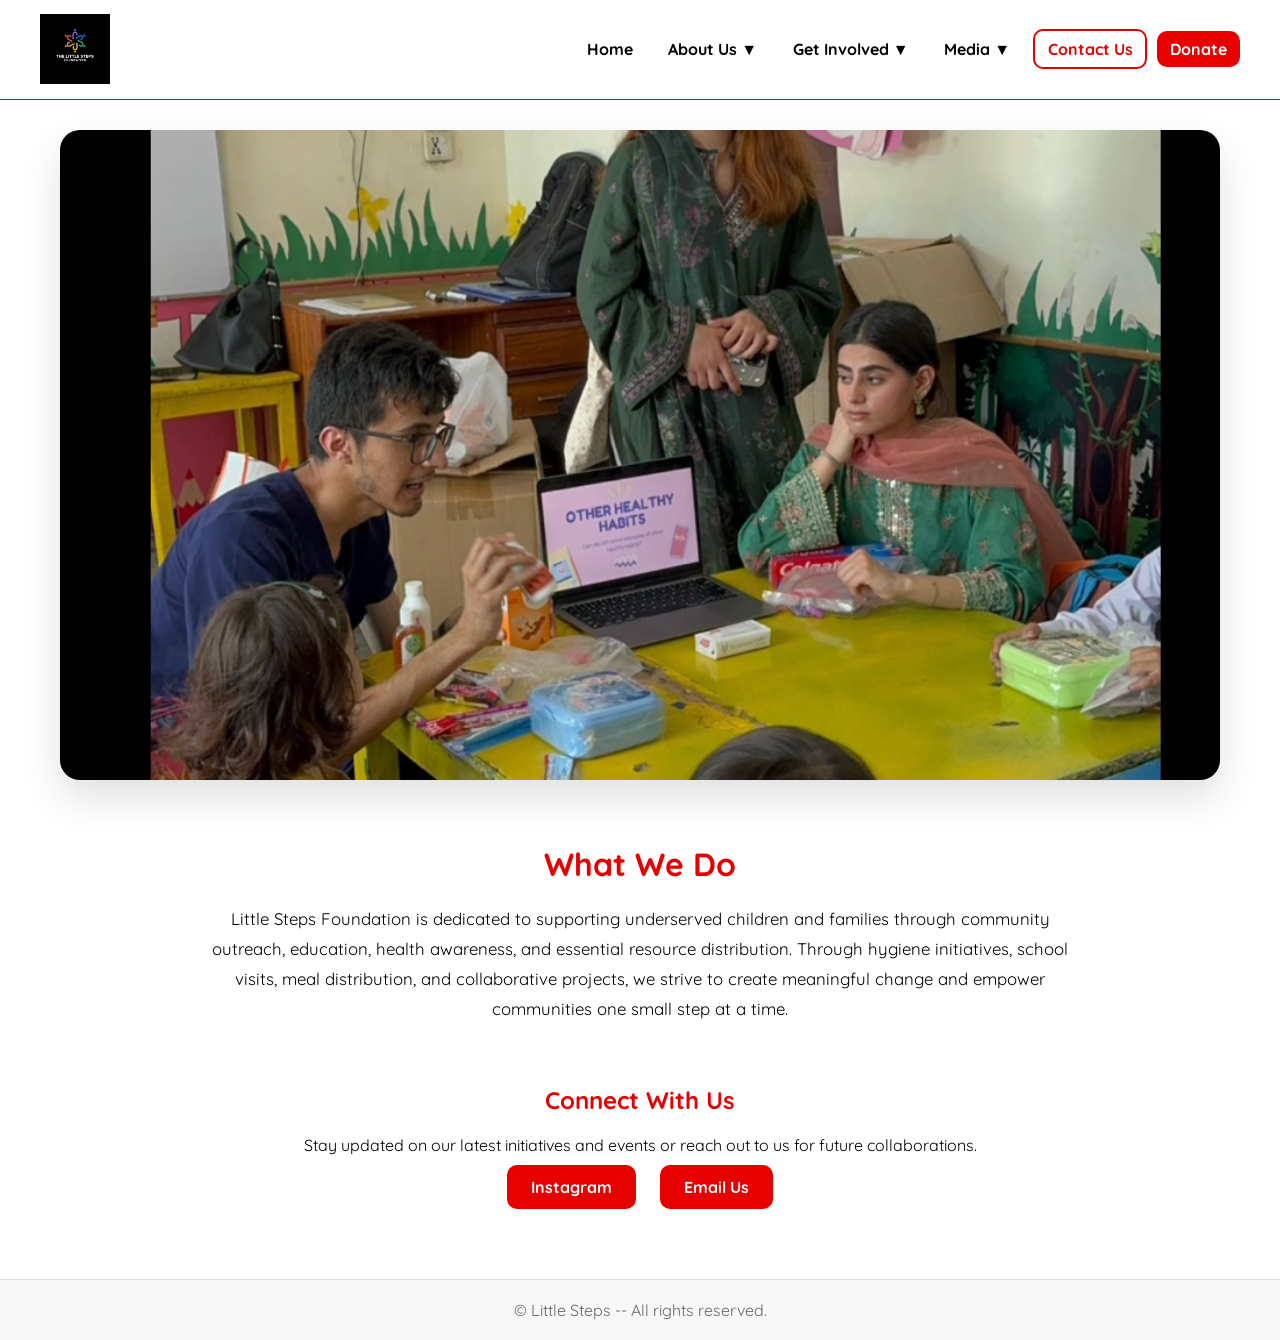
==== index.html @ 738d9ff5 "Update index.html" ====
<!DOCTYPE html>
<html lang="en">
<head>
<meta charset="UTF-8">
<meta name="viewport" content="width=device-width, initial-scale=1.0">

<title>The Little Steps Foundation</title>

<link href="https://fonts.googleapis.com/css2?family=Quicksand:wght@500;700&family=Playfair+Display:wght@600;700&display=swap" rel="stylesheet">

<style>

:root{
  --ink:#000000;
  --muted:#556555;
  --white:#ffffff;
  --red:#e60000;
  --shadow:0 18px 40px rgba(0,0,0,.12);
}

*{
  margin:0;
  padding:0;
  box-sizing:border-box;
}

body{
  font-family:'Quicksand',sans-serif;
  background:white;
}

/* Header */

header{
  position:sticky;
  top:0;
  z-index:1000;

  background:rgba(255,255,255,.95);
  backdrop-filter:blur(8px);

  border-bottom:1px solid var(--red);
  padding:.9rem 1.25rem;
}

.nav{
  max-width:1200px;
  margin:auto;

  display:flex;
  align-items:center;
  justify-content:space-between;
}

/* Logo */

.brand{
  display:flex;
  align-items:center;
  gap:12px;

  font-weight:800;
  font-size:1.3rem;
  color:var(--red);
}

.brand img{
  width:70px;
  height:70px;
  object-fit:cover;
  border-radius:50%
  border:3px solid black;
  overflow:hidden;
}

/* Nav Bar */

nav{
  display:flex;
  align-items:center;
  gap:10px;
}

nav a{
  text-decoration:none;
  font-weight:700;
  color:var(--ink);

  padding:.5rem .8rem;
  border-radius:10px;

  transition:.2s;
}

nav a:hover{
  background:var(--red);
  color:white;
}

/* Dropdown Menus */

.dropdown{
  position:relative;
}

.dropdown-content{
  display:none;
  position:absolute;
  top:100%;
  left:0;
  background:white;
  min-width:220px;
  border-radius:12px;
  overflow:hidden;
  box-shadow:0 10px 25px rgba(0,0,0,.15);
}

.dropdown-content a{
  display:block;
  padding:12px 16px;
}

.dropdown:hover .dropdown-content{
  display:block;
}

/* Buttons */

.contact-btn{
  border:2px solid var(--red);
  color:var(--red);
}

.contact-btn:hover{
  background:var(--red);
  color:white;
}

.donate-btn{
  background:var(--red);
  color:white !important;
}

.donate-btn:hover{
  background:#cc0000;
}

.coverimage{
  max-width:1200px;
  margin:30px auto;
  padding:0 20px;
}

.coverimage img{
  width:100%;
  height:650px;
  object-fit:cover;
  object position:center 40%;
  border-radius:20px;
  box-shadow:var(--shadow);
}

/* Mission Statement/About Us */

.mission{
  max-width:900px;
  margin:60px auto;
  padding:0 20px;

  text-align:center;
}

.mission h2{
  font-size:2rem;
  margin-bottom:20px;
  color:var(--red);
}

.mission p{
  line-height:1.8;
  font-size:1.05rem;
}

/* Connect With Us */

.connect{
  text-align:center;
  margin:60px auto;
}

.connect h2{
  color:var(--red);
  margin-bottom:20px;
}

.social-links a{
  display:inline-block;

  margin:10px;
  padding:12px 24px;

  background:var(--red);
  color:white;

  border-radius:10px;
  text-decoration:none;
  font-weight:700;
}

.social-links a:hover{
  background:#cc0000;
}

/* Footer */

footer{
  margin-top:50px;

  background:#f8f8f8;
  border-top:1px solid #ddd;

  text-align:center;
  padding:20px;

  color:#666;
}

</style>
</head>

<body>

<header>

<div class="nav">

<div class="brand">
  <img src="logo.png" alt="Little Steps Logo">
</div>

<nav>

<a href="index.html">Home</a>

<div class="dropdown">
  <a href="#">About Us ▼</a>

  <div class="dropdown-content">
    <a href="about.html">Our Story</a>
    <a href="team.html">Our Team</a>
    <a href="mission.html">Mission & Vision</a>
  </div>
</div>

<div class="dropdown">
  <a href="#">Get Involved ▼</a>

  <div class="dropdown-content">
    <a href="donate.html">Donate</a>
    <a href="volunteer.html">Volunteer</a>
    <a href="collaborations.html">Collaborations</a>
  </div>
</div>

<div class="dropdown">
  <a href="#">Media ▼</a>

  <div class="dropdown-content">
    <a href="articles.html">Articles</a>
    <a href="successstories.html">Success Stories</a>
  </div>
</div>

    <a href="contact.html" class="contact-btn">Contact Us</a>

    <a href=" "target="_blank"class="donate-btn">Donate</a>

  </nav>
  </div>

  </header>

<!-- Cover Image -->

  <section class="coverimage">
    <img src="coverimage.png" alt="Little Steps Cover Image">
  </section>

<!-- What We Do/About Us -->

  <section class="mission">
      <h2>What We Do</h2>
        <p> Little Steps Foundation is dedicated to supporting underserved
        children and families through community outreach, education,
        health awareness, and essential resource distribution.
      
        Through hygiene initiatives, school visits, meal distribution,
        and collaborative projects, we strive to create meaningful
        change and empower communities one small step at a time.
      </p>
  </section>

<!-- Connect With Us -->
  <section class="connect">
    <h2>Connect With Us</h2>
      <p> Stay updated on our latest initiatives and events or reach out to us for future collaborations.</p>
        <div class="social-links">
            <a href=" ">Instagram</a>
            <a href=" ">Email Us</a>
        </div>
  </section>

<!-- Footer -->
<footer>
&copy; Little Steps -- All rights reserved.
</footer>

</body>
</html>
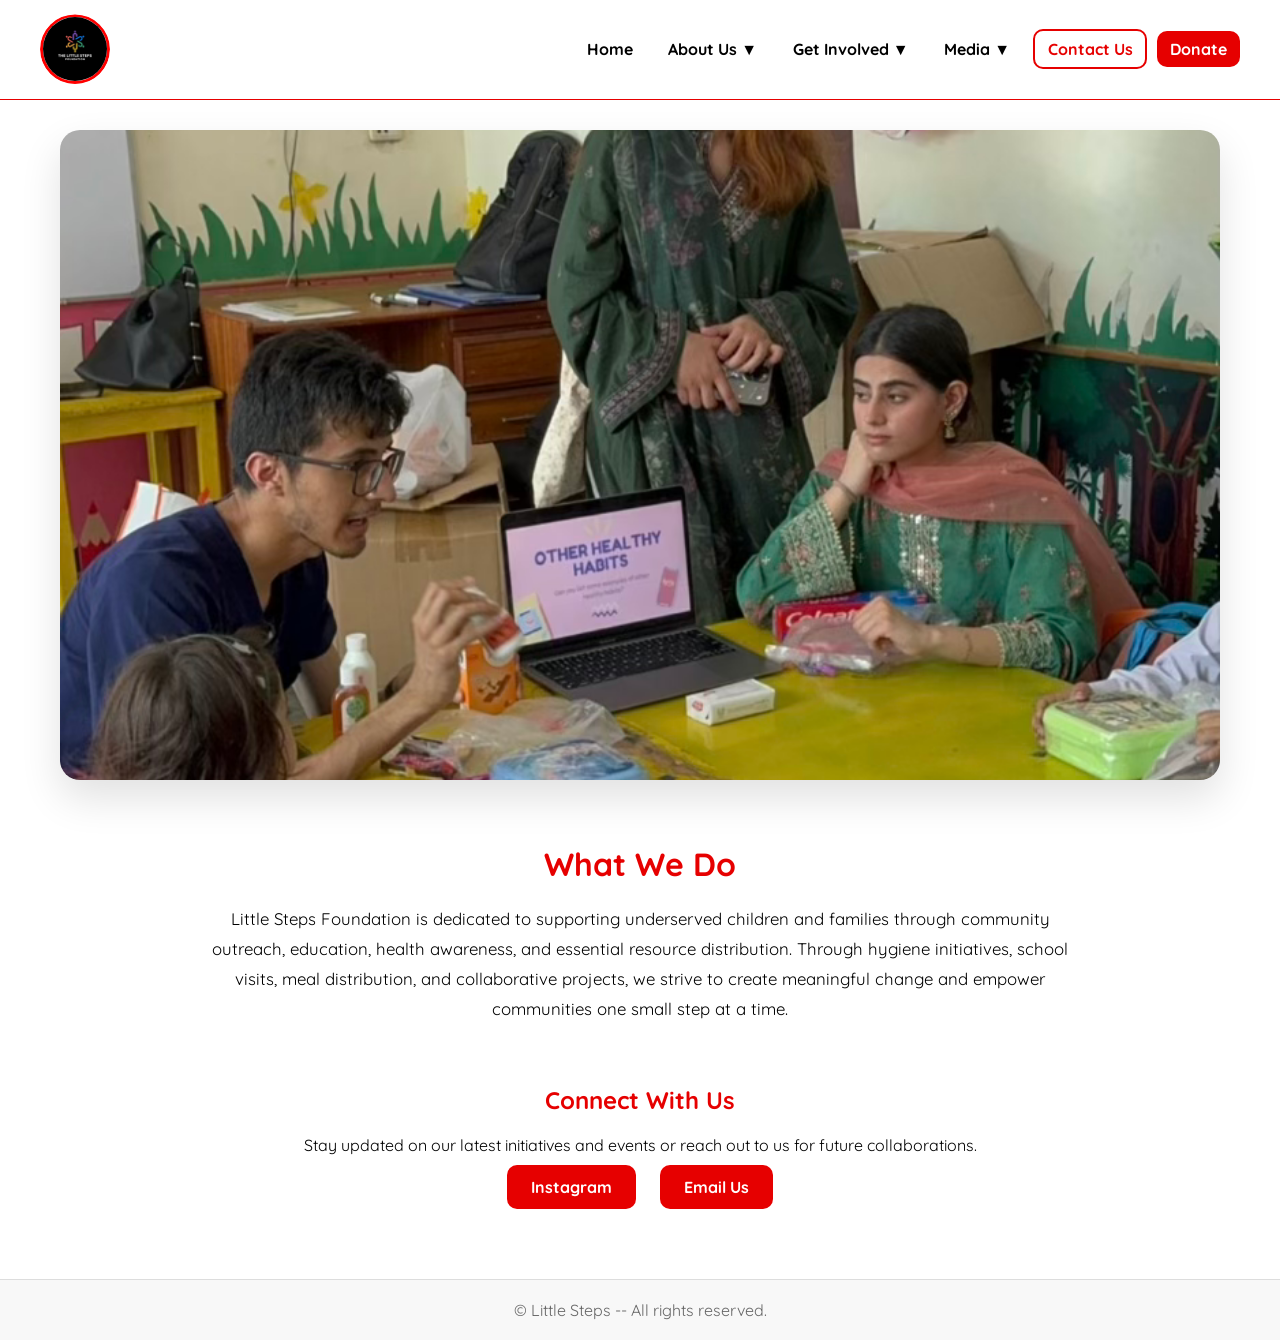
==== commit 0dfb5fa8: "Update index.html" ====
--- a/index.html
+++ b/index.html
@@ -68,9 +68,10 @@
   width:70px;
   height:70px;
   object-fit:cover;
-  border-radius:50%
-  border:3px solid black;
-  overflow:hidden;
+  border-radius:9999px;
+  clip-path:circle();
+  border:3px solid red;
+  display:block;
 }
 
 /* Nav Bar */
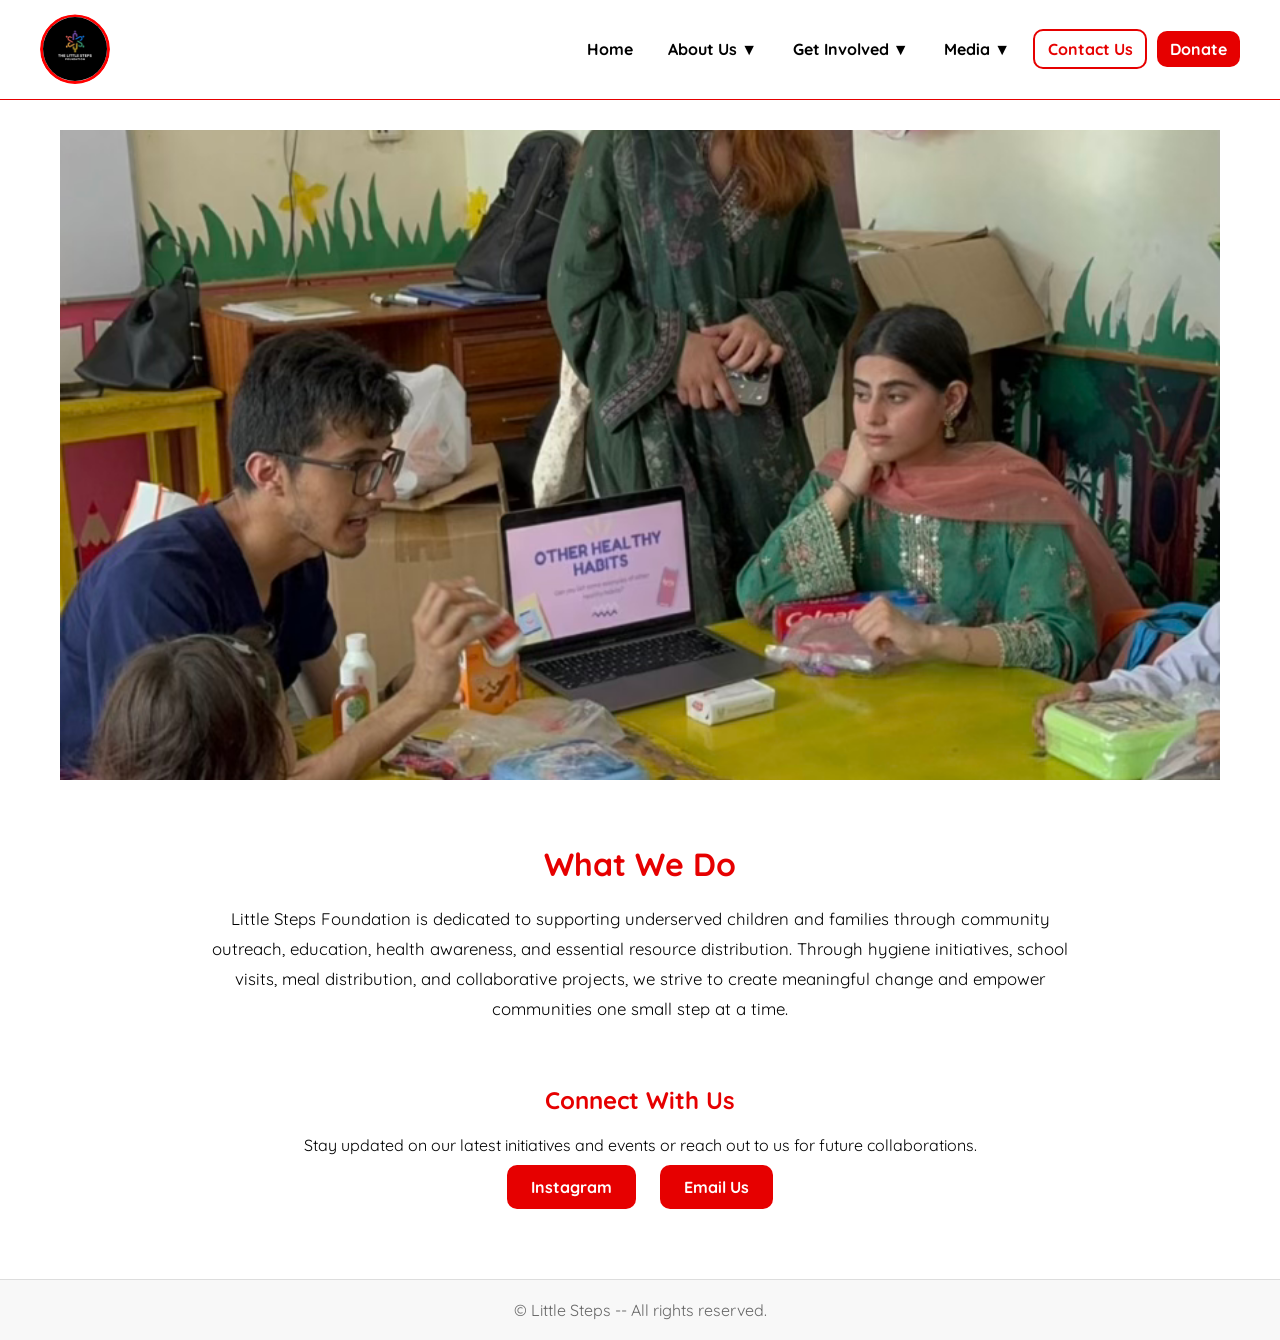
==== commit 506cbf25: "Update index.html" ====
--- a/index.html
+++ b/index.html
@@ -157,8 +157,6 @@
   height:650px;
   object-fit:cover;
   object position:center 40%;
-  border-radius:20px;
-  box-shadow:var(--shadow);
 }
 
 /* Mission Statement/About Us */
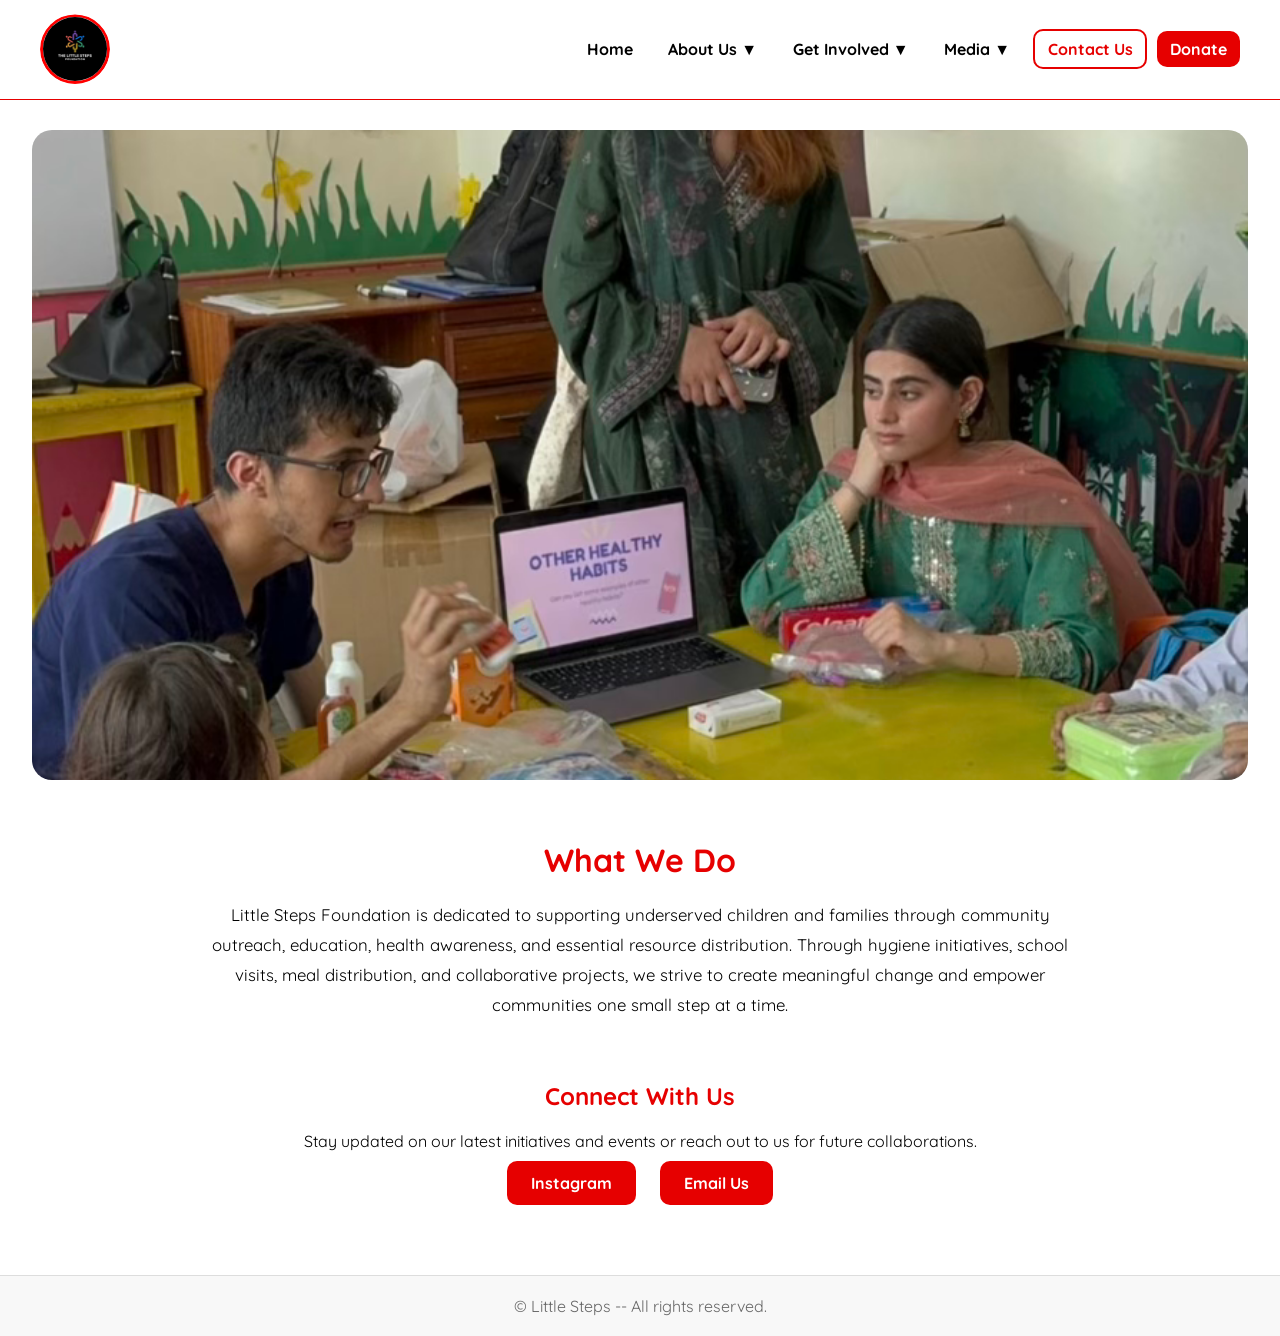
==== commit 28872f21: "Update index.html" ====
--- a/index.html
+++ b/index.html
@@ -147,9 +147,15 @@
 }
 
 .coverimage{
-  max-width:1200px;
+  width:95%;
+  height:650px;
   margin:30px auto;
-  padding:0 20px;
+  border-radius:20px;
+  background-image:url("coverimage.png");
+  background-size:cover;
+  background-position:center;
+  overflow:hidden;
+  position:relative;
 }
 
 .coverimage img{
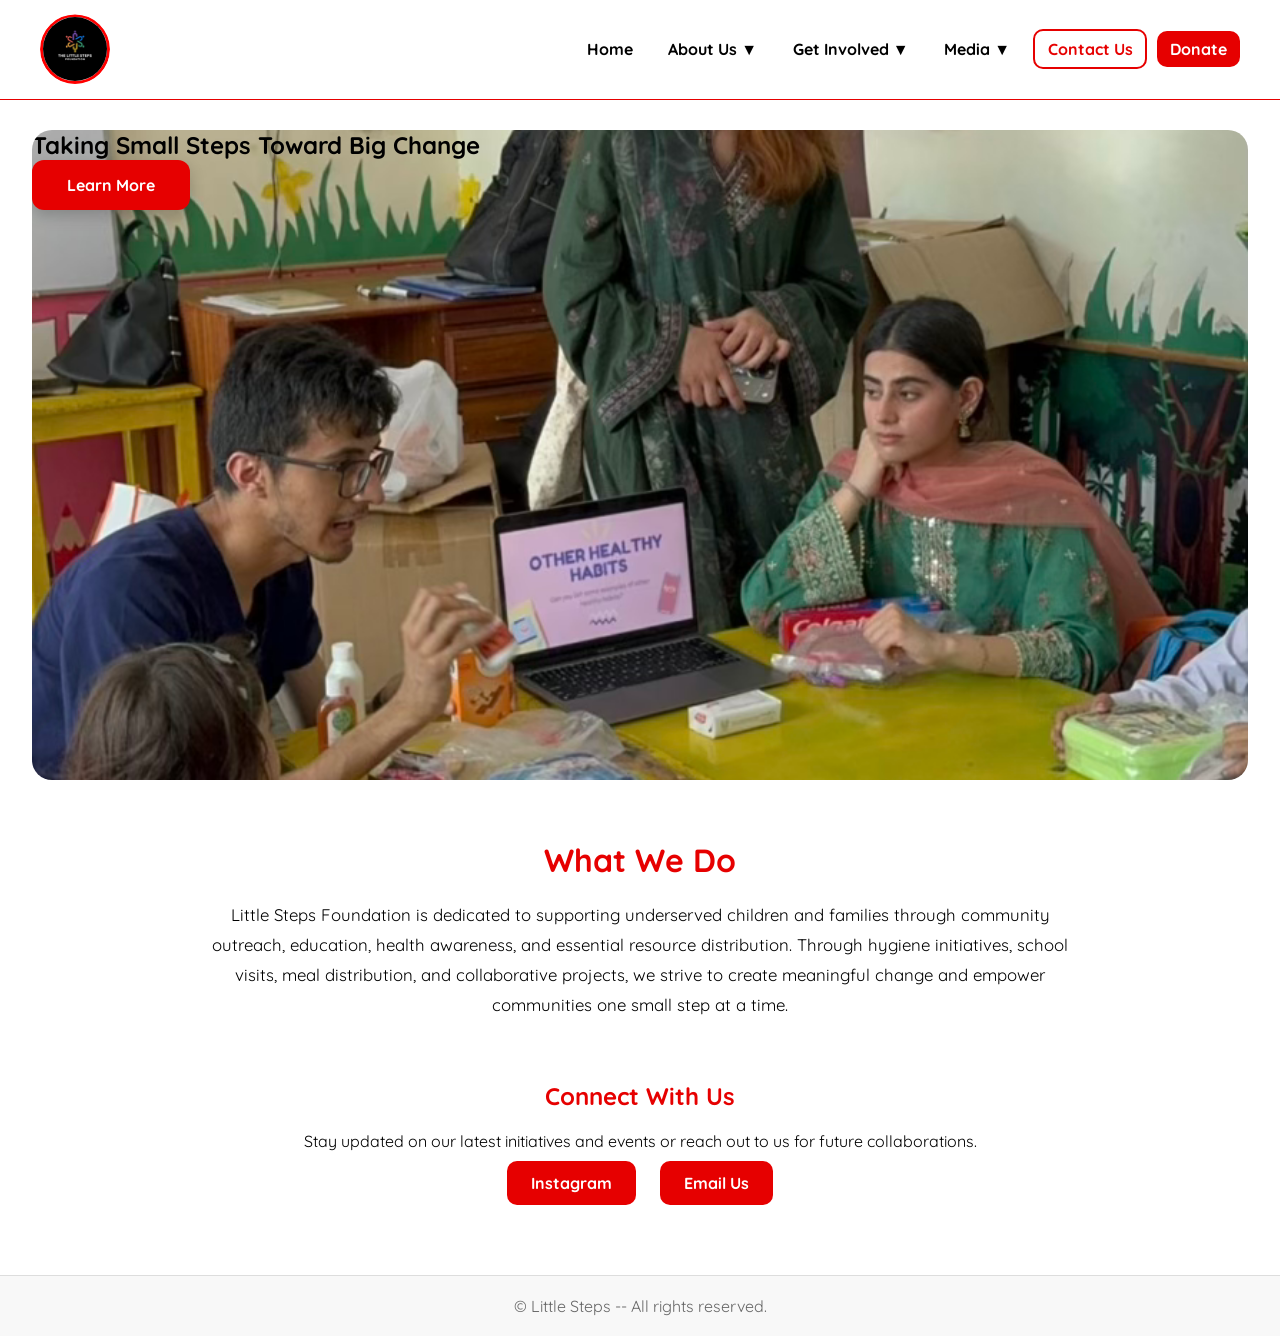
==== commit b440a833: "Update index.html" ====
--- a/index.html
+++ b/index.html
@@ -146,6 +146,25 @@
   background:#cc0000;
 }
 
+.learn-btn{
+    display:inline-block;
+    background:#e60000;
+    color:white;
+    text-decoration:none;
+    padding:15px 35px;
+    border-radius:12px;
+    font-weight:700;
+    font-size:1rem;
+    transition:all .3s ease;
+    box-shadow:0 6px 15px rgba(0,0,0,.2);
+}
+
+.learn-btn:hover{
+    background:#cc0000;
+    transform:translateY(-2px);
+    box-shadow:0 10px 20px rgba(0,0,0,.25);
+}
+
 .coverimage{
   width:95%;
   height:650px;
@@ -288,8 +307,13 @@
 <!-- Cover Image -->
 
   <section class="coverimage">
-    <img src="coverimage.png" alt="Little Steps Cover Image">
-  </section>
+    <div class="hero-content">
+        <h1>Taking Small Steps Toward Big Change</h1>
+        <a href="mission.html" class="learn-btn">
+            Learn More
+        </a>
+    </div>
+</section>
 
 <!-- What We Do/About Us -->
 
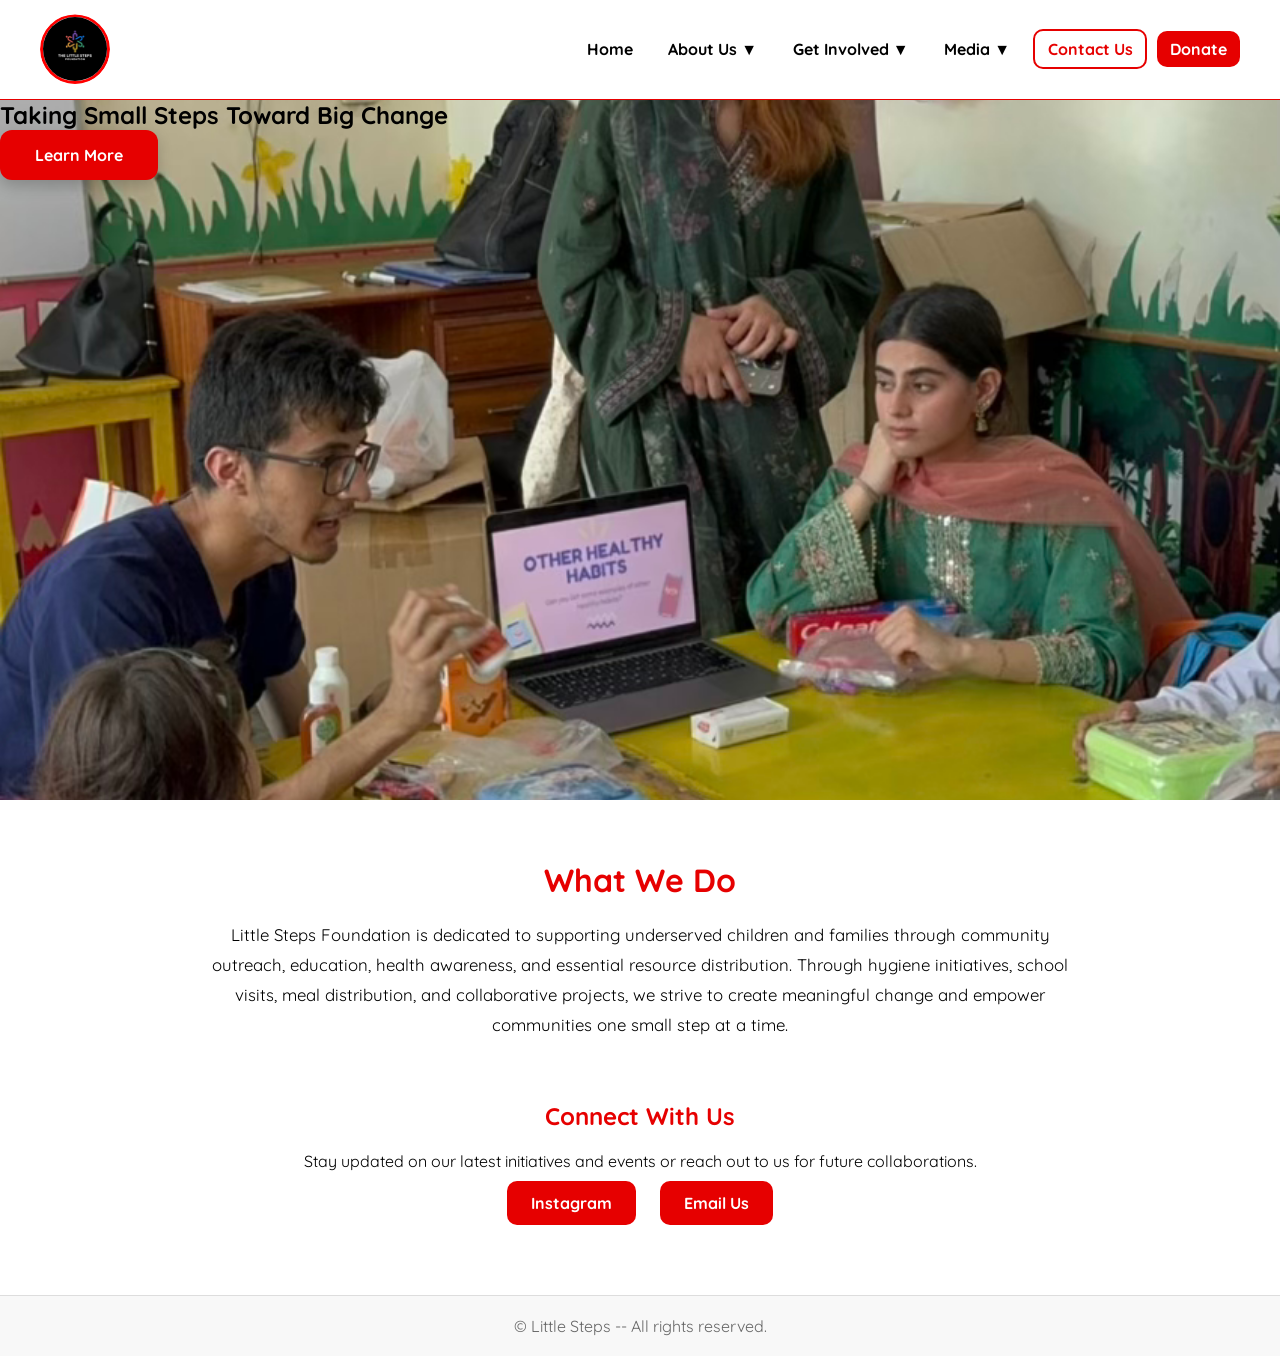
==== commit c7447fb3: "Update index.html" ====
--- a/index.html
+++ b/index.html
@@ -166,15 +166,15 @@
 }
 
 .coverimage{
-  width:95%;
-  height:650px;
-  margin:30px auto;
-  border-radius:20px;
+  width:100%;
+  height:700px;
+  margin:0;
   background-image:url("coverimage.png");
   background-size:cover;
-  background-position:center;
+  background-position:center center;
+  background-repeat:no-repeat;
+  position:relative;
   overflow:hidden;
-  position:relative;
 }
 
 .coverimage img{
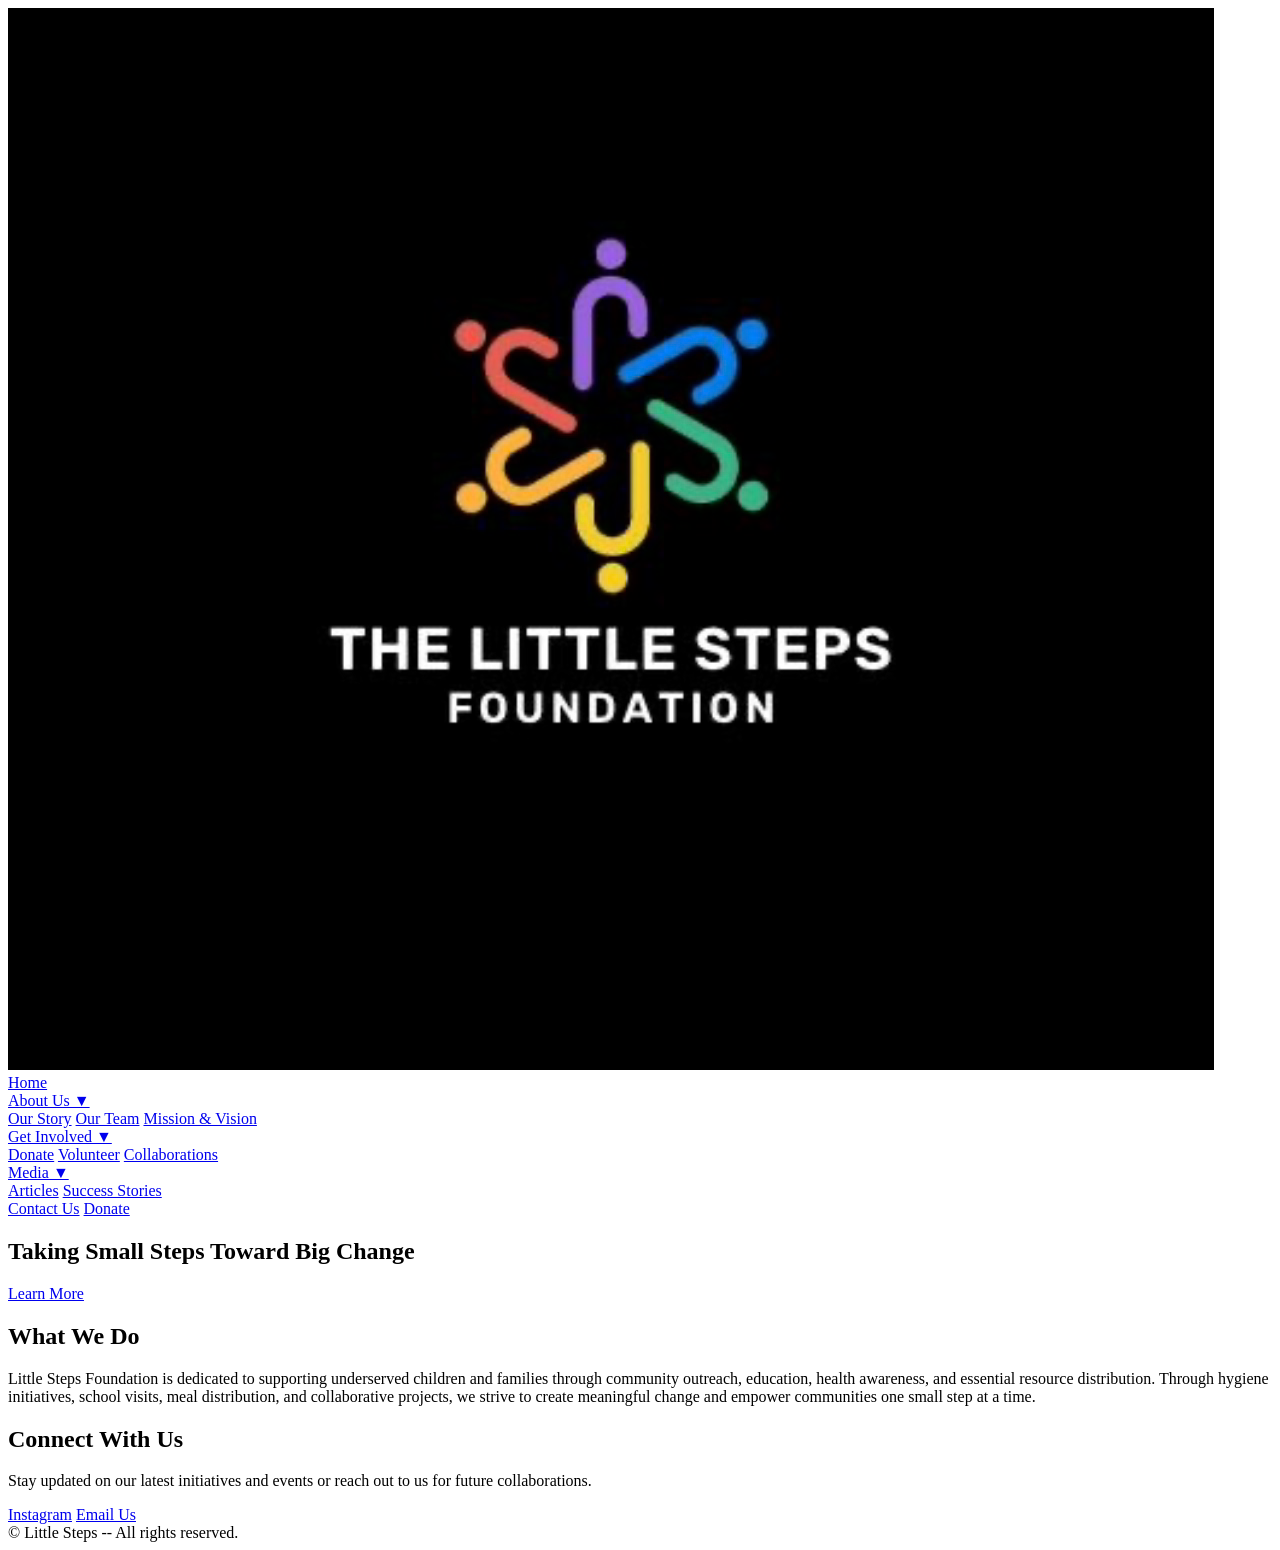
==== commit 11eda4b3: "Update index.html" ====
--- a/index.html
+++ b/index.html
@@ -6,267 +6,20 @@
 
 <title>The Little Steps Foundation</title>
 
-<link href="https://fonts.googleapis.com/css2?family=Quicksand:wght@500;700&family=Playfair+Display:wght@600;700&display=swap" rel="stylesheet">
-
-<style>
-
-:root{
-  --ink:#000000;
-  --muted:#556555;
-  --white:#ffffff;
-  --red:#e60000;
-  --shadow:0 18px 40px rgba(0,0,0,.12);
-}
-
-*{
-  margin:0;
-  padding:0;
-  box-sizing:border-box;
-}
-
-body{
-  font-family:'Quicksand',sans-serif;
-  background:white;
-}
-
-/* Header */
-
-header{
-  position:sticky;
-  top:0;
-  z-index:1000;
-
-  background:rgba(255,255,255,.95);
-  backdrop-filter:blur(8px);
-
-  border-bottom:1px solid var(--red);
-  padding:.9rem 1.25rem;
-}
-
-.nav{
-  max-width:1200px;
-  margin:auto;
-
-  display:flex;
-  align-items:center;
-  justify-content:space-between;
-}
-
-/* Logo */
-
-.brand{
-  display:flex;
-  align-items:center;
-  gap:12px;
-
-  font-weight:800;
-  font-size:1.3rem;
-  color:var(--red);
-}
-
-.brand img{
-  width:70px;
-  height:70px;
-  object-fit:cover;
-  border-radius:9999px;
-  clip-path:circle();
-  border:3px solid red;
-  display:block;
-}
-
-/* Nav Bar */
-
-nav{
-  display:flex;
-  align-items:center;
-  gap:10px;
-}
-
-nav a{
-  text-decoration:none;
-  font-weight:700;
-  color:var(--ink);
-
-  padding:.5rem .8rem;
-  border-radius:10px;
-
-  transition:.2s;
-}
-
-nav a:hover{
-  background:var(--red);
-  color:white;
-}
-
-/* Dropdown Menus */
-
-.dropdown{
-  position:relative;
-}
-
-.dropdown-content{
-  display:none;
-  position:absolute;
-  top:100%;
-  left:0;
-  background:white;
-  min-width:220px;
-  border-radius:12px;
-  overflow:hidden;
-  box-shadow:0 10px 25px rgba(0,0,0,.15);
-}
-
-.dropdown-content a{
-  display:block;
-  padding:12px 16px;
-}
-
-.dropdown:hover .dropdown-content{
-  display:block;
-}
-
-/* Buttons */
-
-.contact-btn{
-  border:2px solid var(--red);
-  color:var(--red);
-}
-
-.contact-btn:hover{
-  background:var(--red);
-  color:white;
-}
-
-.donate-btn{
-  background:var(--red);
-  color:white !important;
-}
-
-.donate-btn:hover{
-  background:#cc0000;
-}
-
-.learn-btn{
-    display:inline-block;
-    background:#e60000;
-    color:white;
-    text-decoration:none;
-    padding:15px 35px;
-    border-radius:12px;
-    font-weight:700;
-    font-size:1rem;
-    transition:all .3s ease;
-    box-shadow:0 6px 15px rgba(0,0,0,.2);
-}
-
-.learn-btn:hover{
-    background:#cc0000;
-    transform:translateY(-2px);
-    box-shadow:0 10px 20px rgba(0,0,0,.25);
-}
-
-.coverimage{
-  width:100%;
-  height:700px;
-  margin:0;
-  background-image:url("coverimage.png");
-  background-size:cover;
-  background-position:center center;
-  background-repeat:no-repeat;
-  position:relative;
-  overflow:hidden;
-}
-
-.coverimage img{
-  width:100%;
-  height:650px;
-  object-fit:cover;
-  object position:center 40%;
-}
-
-/* Mission Statement/About Us */
-
-.mission{
-  max-width:900px;
-  margin:60px auto;
-  padding:0 20px;
-
-  text-align:center;
-}
-
-.mission h2{
-  font-size:2rem;
-  margin-bottom:20px;
-  color:var(--red);
-}
-
-.mission p{
-  line-height:1.8;
-  font-size:1.05rem;
-}
-
-/* Connect With Us */
-
-.connect{
-  text-align:center;
-  margin:60px auto;
-}
-
-.connect h2{
-  color:var(--red);
-  margin-bottom:20px;
-}
-
-.social-links a{
-  display:inline-block;
-
-  margin:10px;
-  padding:12px 24px;
-
-  background:var(--red);
-  color:white;
-
-  border-radius:10px;
-  text-decoration:none;
-  font-weight:700;
-}
-
-.social-links a:hover{
-  background:#cc0000;
-}
-
-/* Footer */
-
-footer{
-  margin-top:50px;
-
-  background:#f8f8f8;
-  border-top:1px solid #ddd;
-
-  text-align:center;
-  padding:20px;
-
-  color:#666;
-}
-
-</style>
+<link rel="stylesheet" href="styles.css">
 </head>
 
 <body>
-
 <header>
-
-<div class="nav">
-
-<div class="brand">
-  <img src="logo.png" alt="Little Steps Logo">
-</div>
-
-<nav>
-
-<a href="index.html">Home</a>
-
-<div class="dropdown">
+  <div class="nav">
+    <div class="brand">
+      <img src="logo.png" alt="Little Steps Logo">
+    </div>
+  <nav>
+    
+  <a href="index.html">Home</a>
+    
+  <div class="dropdown">
   <a href="#">About Us ▼</a>
 
   <div class="dropdown-content">
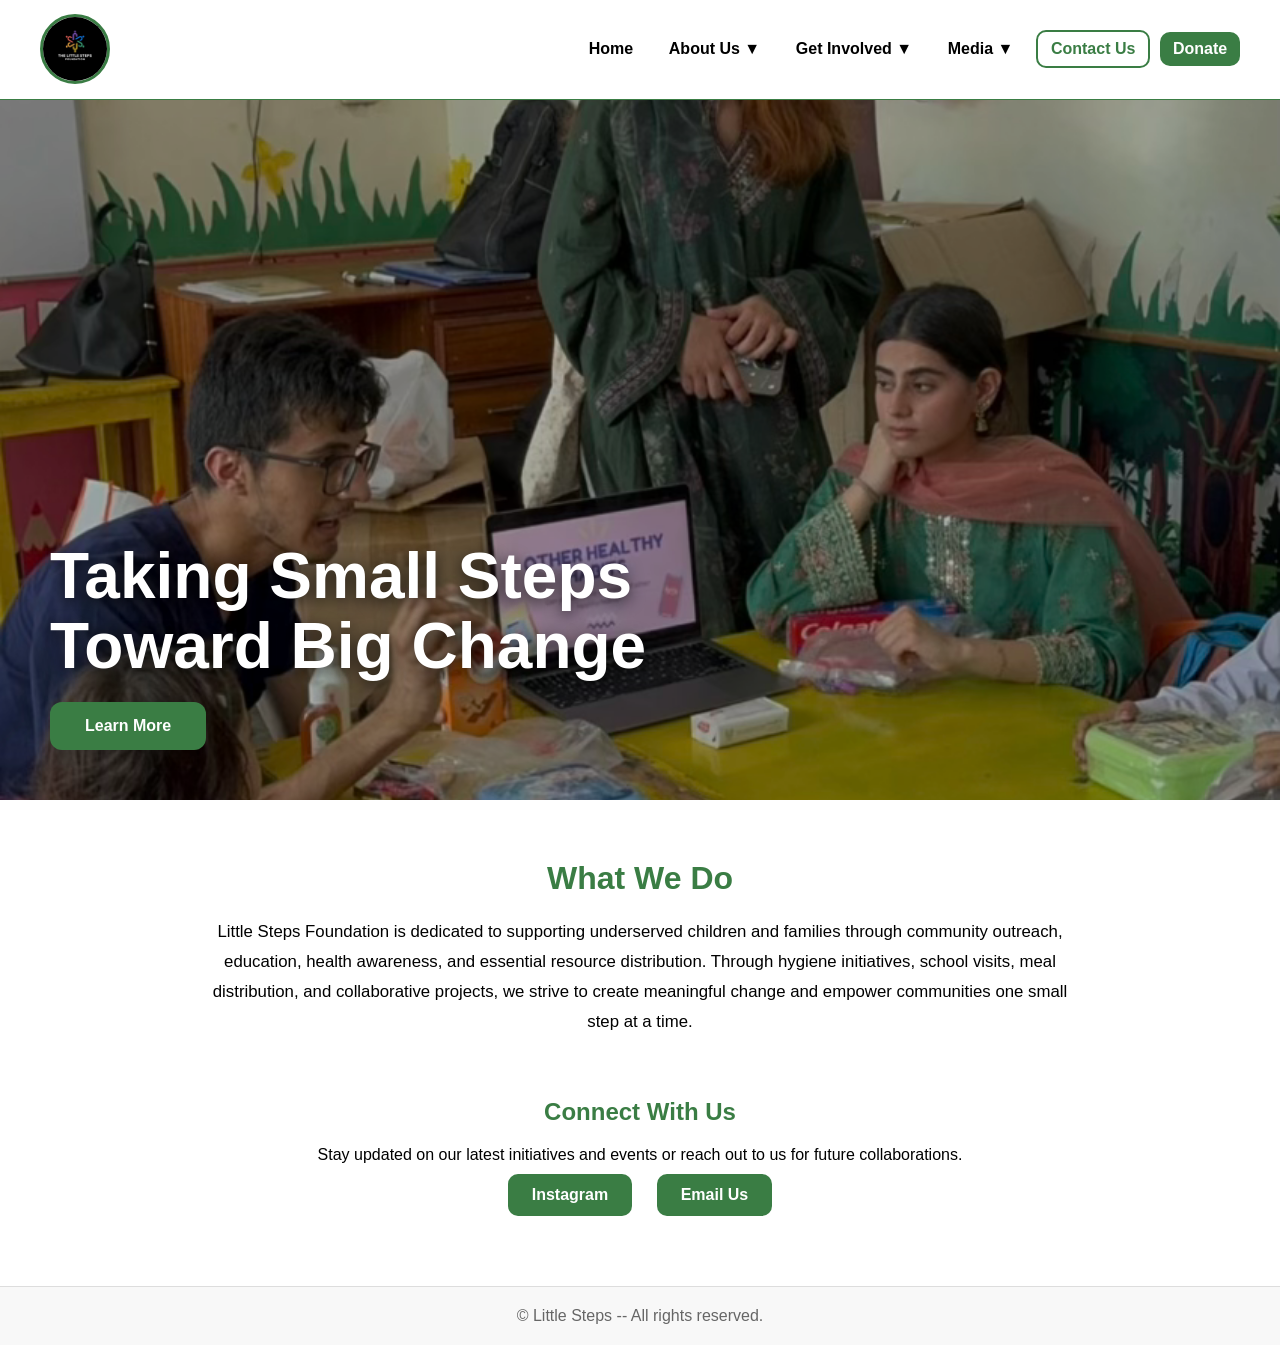
==== commit edc19bdc: "Update index.html" ====
--- a/index.html
+++ b/index.html
@@ -6,7 +6,7 @@
 
 <title>The Little Steps Foundation</title>
 
-<link rel="stylesheet" href="styles.css">
+<link rel="stylesheet" href="style.css">
 </head>
 
 <body>
--- a/style.css
+++ b/style.css
@@ -0,0 +1,243 @@
+:root{
+  --ink:#000000;
+  --muted:#556555;
+  --white:#ffffff;
+  --red:#3A7D44;  /* Change this to any color to change site's theme color */
+  --shadow:0 18px 40px rgba(0,0,0,.12);
+}
+
+*{
+  margin:0;
+  padding:0;
+  box-sizing:border-box;
+}
+
+body{
+  font-family:'Quicksand',sans-serif;
+  background:white;
+}
+
+/* HEADER */
+
+header{
+  position:sticky;
+  top:0;
+  z-index:1000;
+  background:rgba(255,255,255,.95);
+  backdrop-filter:blur(8px);
+  border-bottom:1px solid var(--red);
+  padding:.9rem 1.25rem;
+}
+
+.nav{
+  max-width:1200px;
+  margin:auto;
+  display:flex;
+  align-items:center;
+  justify-content:space-between;
+}
+
+/* LOGO */
+
+.brand{
+  display:flex;
+  align-items:center;
+  gap:12px;
+  font-weight:800;
+  font-size:1.3rem;
+  color:var(--red);
+}
+
+.brand img{
+  width:70px;
+  height:70px;
+  object-fit:cover;
+  border-radius:50%;
+  border:3px solid var(--red);
+  display:block;
+}
+
+/* NAVIGATION */
+
+nav{
+  display:flex;
+  align-items:center;
+  gap:10px;
+}
+
+nav a{
+  text-decoration:none;
+  font-weight:700;
+  color:var(--ink);
+  padding:.5rem .8rem;
+  border-radius:10px;
+  transition:.2s;
+}
+
+nav a:hover{
+  background:var(--red);
+  color:white;
+}
+
+/* DROPDOWNS */
+
+.dropdown{
+  position:relative;
+}
+
+.dropdown-content{
+  display:none;
+  position:absolute;
+  top:100%;
+  left:0;
+  background:white;
+  min-width:220px;
+  border-radius:12px;
+  overflow:hidden;
+  box-shadow:0 10px 25px rgba(0,0,0,.15);
+  z-index:999;
+}
+
+.dropdown-content a{
+  display:block;
+  padding:12px 16px;
+}
+
+.dropdown:hover .dropdown-content{
+  display:block;
+}
+
+/* BUTTONS */
+
+.contact-btn{
+  border:2px solid var(--red);
+  color:var(--red);
+}
+
+.contact-btn:hover{
+  background:var(--red);
+  color:white;
+}
+
+.donate-btn{
+  background:var(--red);
+  color:white !important;
+}
+
+.donate-btn:hover{
+  background:#2f6537;
+}
+
+.learn-btn{
+  display:inline-block;
+  background:var(--red);
+  color:white;
+  text-decoration:none;
+  padding:15px 35px;
+  border-radius:12px;
+  font-weight:700;
+  font-size:1rem;
+  transition:all .3s ease;
+  box-shadow:0 6px 15px rgba(0,0,0,.2);
+}
+
+.learn-btn:hover{
+  background:#2f6537;
+  transform:translateY(-2px);
+  box-shadow:0 10px 20px rgba(0,0,0,.25);
+}
+
+/* HERO IMAGE */
+
+.coverimage{
+  width:100%;
+  height:700px;
+  background-image:url("coverimage.png");
+  background-size:cover;
+  background-position:center center;
+  background-repeat:no-repeat;
+  position:relative;
+  overflow:hidden;
+}
+
+.coverimage::before{
+  content:"";
+  position:absolute;
+  inset:0;
+  background:rgba(0,0,0,.30);
+  z-index:1;
+}
+
+.hero-content{
+  position:absolute;
+  bottom:50px;
+  left:50px;
+  z-index:2;
+  max-width:600px;
+}
+
+.hero-content h1{
+  color:white;
+  font-size:4rem;
+  line-height:1.1;
+  margin-bottom:20px;
+  text-shadow:0 4px 15px rgba(0,0,0,.7);
+}
+
+/* MISSION */
+
+.mission{
+  max-width:900px;
+  margin:60px auto;
+  padding:0 20px;
+  text-align:center;
+}
+
+.mission h2{
+  font-size:2rem;
+  margin-bottom:20px;
+  color:var(--red);
+}
+
+.mission p{
+  line-height:1.8;
+  font-size:1.05rem;
+}
+
+/* CONNECT */
+
+.connect{
+  text-align:center;
+  margin:60px auto;
+}
+
+.connect h2{
+  color:var(--red);
+  margin-bottom:20px;
+}
+
+.social-links a{
+  display:inline-block;
+  margin:10px;
+  padding:12px 24px;
+  background:var(--red);
+  color:white;
+  border-radius:10px;
+  text-decoration:none;
+  font-weight:700;
+}
+
+.social-links a:hover{
+  background:#2f6537;
+}
+
+/* FOOTER */
+
+footer{
+  margin-top:50px;
+  background:#f8f8f8;
+  border-top:1px solid #ddd;
+  text-align:center;
+  padding:20px;
+  color:#666;
+}
